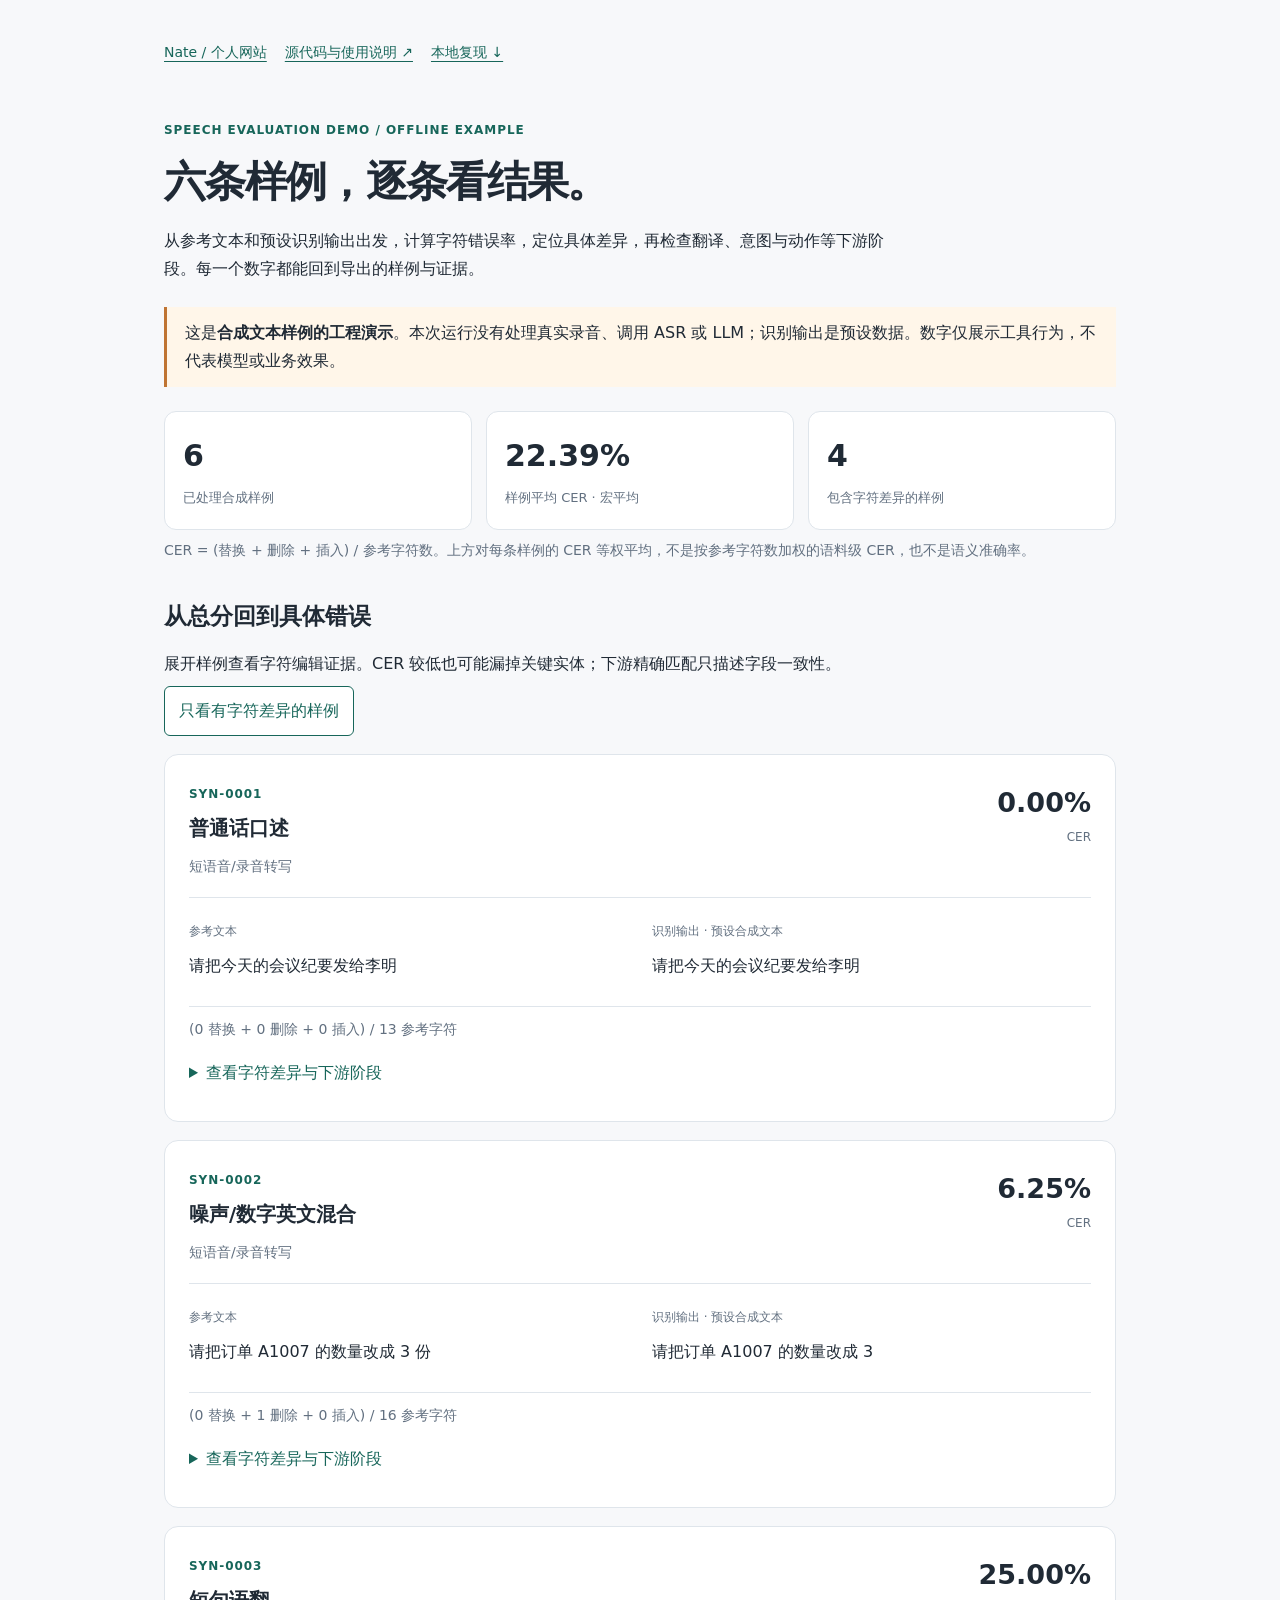
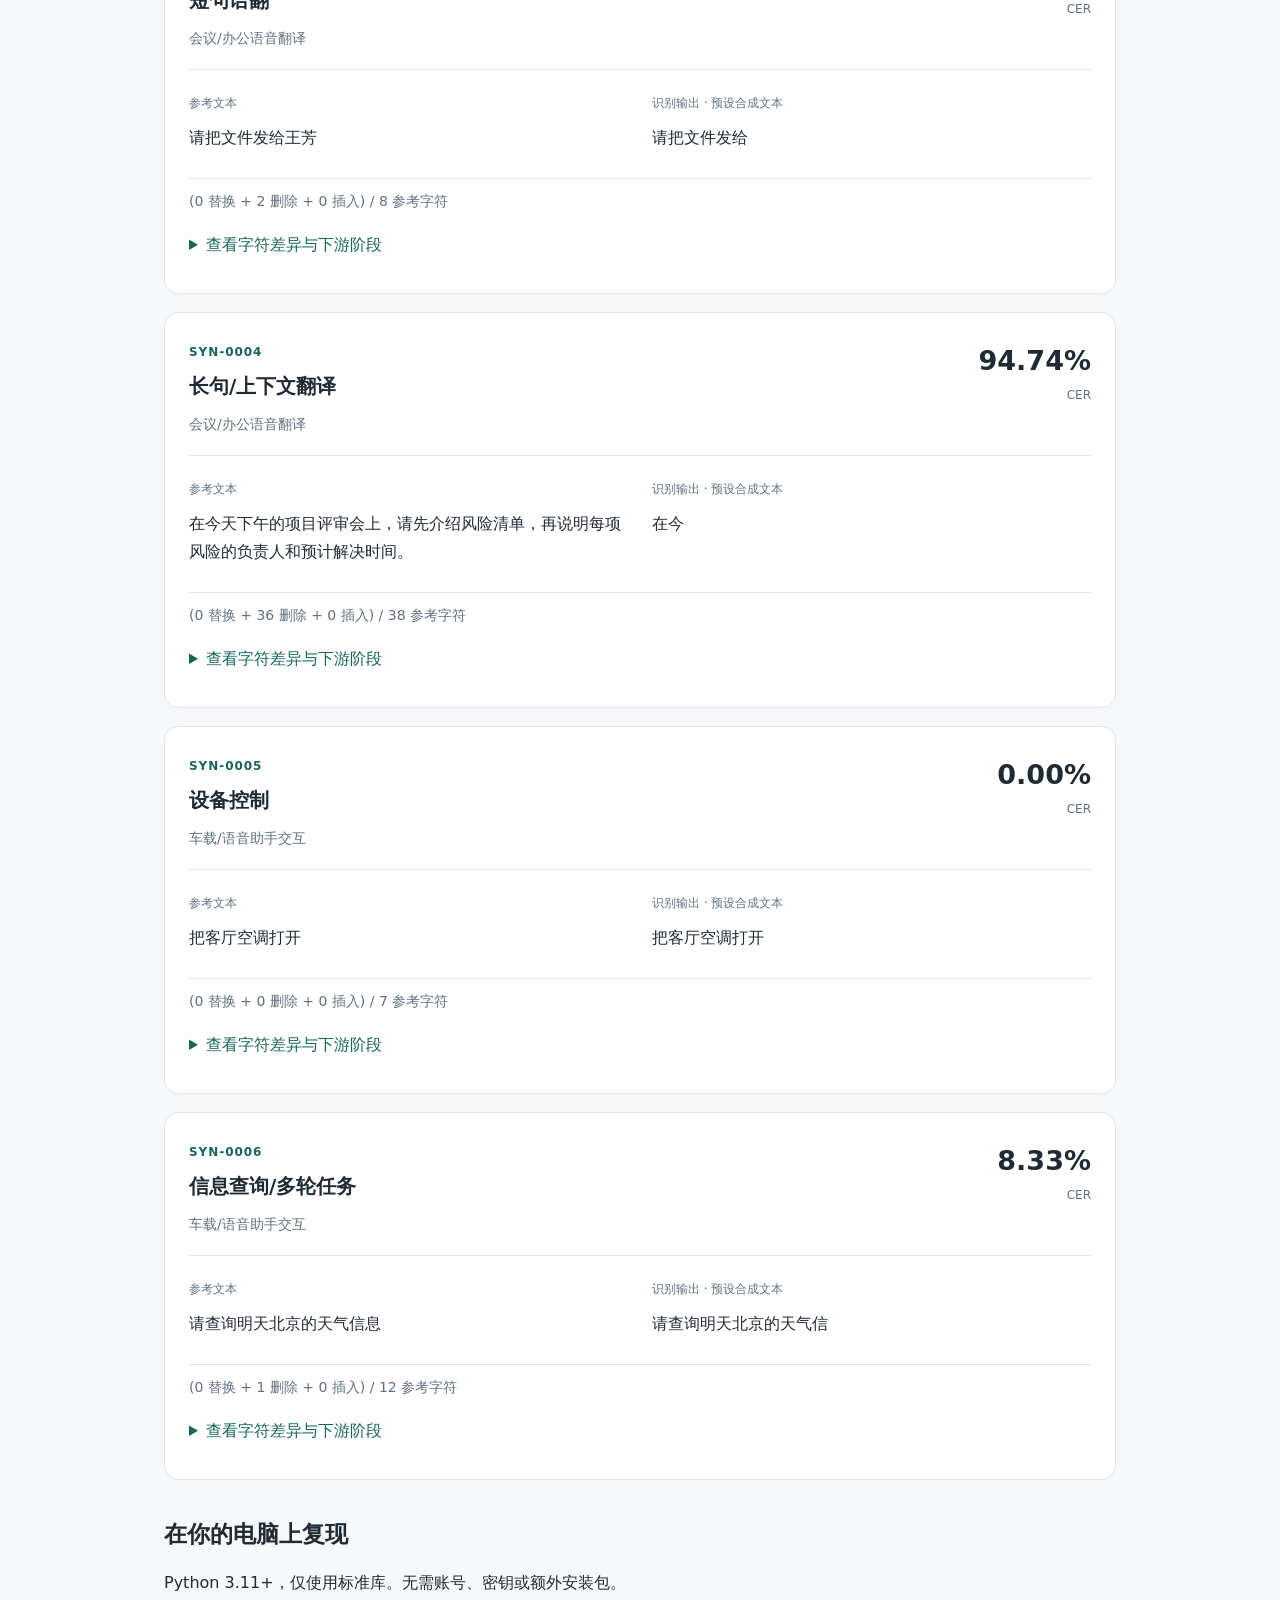
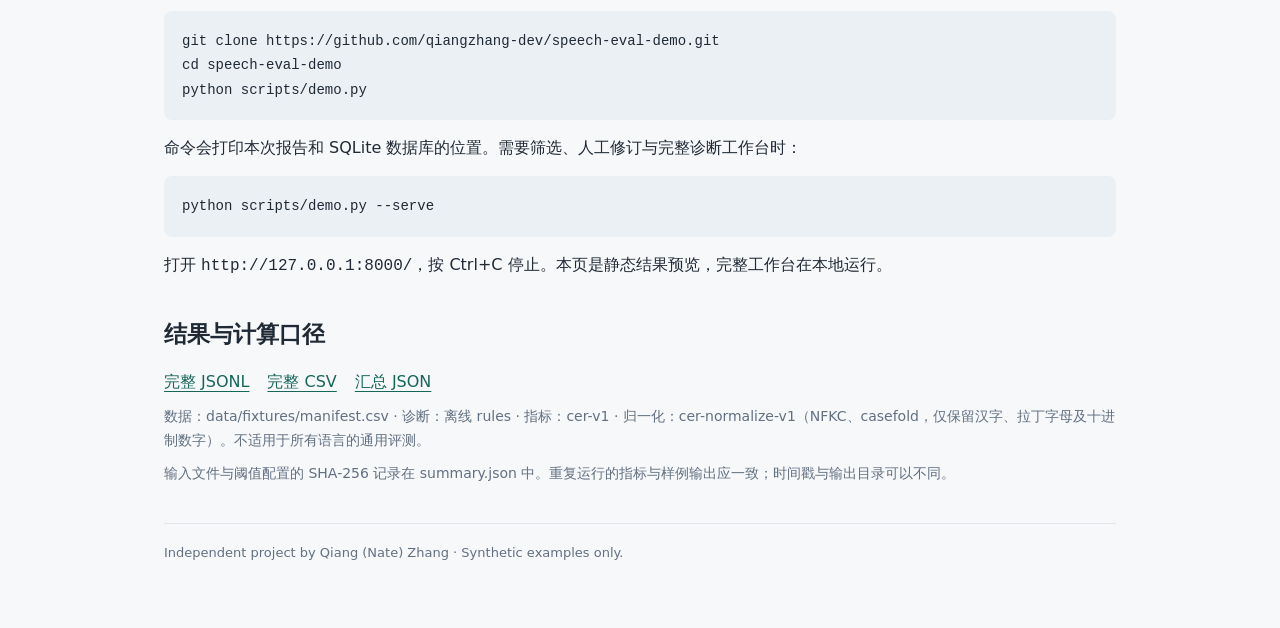
==== docs/demo/index.html @ 4c9b5887 "Add one-command offline demo and reproducible sample report" ====
<!doctype html><html lang="zh-CN"><head><meta charset="utf-8">
<meta name="viewport" content="width=device-width,initial-scale=1">
<meta name="description" content="六条合成语音转写样例的可复现离线评测：CER、字符差异和下游阶段对照。">
<title>Speech Evaluation Demo · 六条样例，逐条看结果</title>
<style>
:root{color-scheme:light;--ink:#202a35;--muted:#627080;--line:#dfe5eb;--accent:#17665a}*{box-sizing:border-box}body{margin:0;background:#f7f8fa;color:var(--ink);font:16px/1.75 system-ui,-apple-system,"Segoe UI",sans-serif}main{max-width:1000px;margin:auto;padding:40px 24px 64px}a{color:var(--accent);text-underline-offset:4px}a:focus-visible,button:focus-visible,summary:focus-visible{outline:3px solid #bf7433;outline-offset:4px}nav{display:flex;flex-wrap:wrap;gap:18px;font-size:14px;margin-bottom:50px}.eyebrow{font-size:12px;letter-spacing:.08em;color:var(--accent);font-weight:700}h1{font-size:clamp(28px,5vw,42px);letter-spacing:-.04em;line-height:1.3;margin:12px 0 18px}h2{font-size:23px;margin:34px 0 14px}h3{font-size:20px;margin:4px 0}h4{margin-bottom:8px}p{margin:8px 0}.intro{max-width:740px}.muted{color:var(--muted);font-size:14px}.notice{border-left:3px solid #bf7433;padding:12px 18px;background:#fff6e9;margin:24px 0}.stats{display:grid;grid-template-columns:repeat(3,1fr);gap:14px}.stat{background:white;border:1px solid var(--line);border-radius:12px;padding:18px}.stat strong{display:block;font-size:30px;font-weight:600}.stat span{font-size:13px;color:var(--muted)}.case{background:white;border:1px solid var(--line);border-radius:14px;padding:24px;margin:18px 0}.case-head{display:flex;justify-content:space-between;gap:20px}.score{font-size:27px;white-space:nowrap;text-align:right}.score small{display:block;font-size:12px;font-weight:400;color:var(--muted)}.comparison{display:grid;grid-template-columns:1fr 1fr;gap:24px;padding:18px 0;margin:10px 0;border-top:1px solid var(--line);border-bottom:1px solid var(--line)}.comparison p{overflow-wrap:anywhere}.label{font-size:12px;color:var(--muted)}.formula{font-size:14px;color:var(--muted)}summary{cursor:pointer;padding:10px 0;color:var(--accent)}.table-wrap{overflow:auto}table{width:100%;border-collapse:collapse;font-size:13px;text-align:left}th,td{padding:9px;border-bottom:1px solid var(--line)}pre{background:#eaf0f3;padding:18px;overflow:auto;border-radius:8px;font-size:14px}.downloads{display:flex;flex-wrap:wrap;gap:18px}button{background:white;color:var(--accent);border:1px solid var(--accent);padding:10px 14px;border-radius:6px;font:inherit;cursor:pointer}footer{border-top:1px solid var(--line);margin-top:38px;padding-top:18px;font-size:13px;color:var(--muted)}li{margin-bottom:8px;overflow-wrap:anywhere}[hidden]{display:none!important}@media(max-width:600px){main{padding:24px 16px 40px}nav{margin-bottom:32px}.stats{gap:8px}.stat{padding:12px 10px}.stat strong{font-size:23px}.case{padding:18px}.comparison{grid-template-columns:1fr;gap:12px}.score{font-size:23px}h3{font-size:18px}}@media print{body{background:white}nav,button{display:none}.case{break-inside:avoid}}
</style></head><body><main>
<nav aria-label="项目导航"><a href="https://qiangzhang-dev.github.io/">Nate / 个人网站</a><a href="https://github.com/qiangzhang-dev/speech-eval-demo">源代码与使用说明 ↗</a><a href="#reproduce">本地复现 ↓</a></nav>
<header><span class="eyebrow">SPEECH EVALUATION DEMO / OFFLINE EXAMPLE</span><h1>六条样例，逐条看结果。</h1>
<p class="intro">从参考文本和预设识别输出出发，计算字符错误率，定位具体差异，再检查翻译、意图与动作等下游阶段。每一个数字都能回到导出的样例与证据。</p></header>
<p class="notice">这是<strong>合成文本样例的工程演示</strong>。本次运行没有处理真实录音、调用 ASR 或 LLM；识别输出是预设数据。数字仅展示工具行为，不代表模型或业务效果。</p>
<div class="stats"><div class="stat"><strong>6</strong><span>已处理合成样例</span></div>
<div class="stat"><strong>22.39%</strong><span>样例平均 CER · 宏平均</span></div>
<div class="stat"><strong>4</strong><span>包含字符差异的样例</span></div></div>
<p class="muted">CER = (替换 + 删除 + 插入) / 参考字符数。上方对每条样例的 CER 等权平均，不是按参考字符数加权的语料级 CER，也不是语义准确率。</p>
<h2>从总分回到具体错误</h2><p>展开样例查看字符编辑证据。CER 较低也可能漏掉关键实体；下游精确匹配只描述字段一致性。</p>
<button id="filter" type="button" aria-pressed="false" hidden>只看有字符差异的样例</button>
<article class="case" data-error="false">
<div class="case-head"><div><span class="eyebrow">SYN-0001</span>
<h3>普通话口述</h3><p class="muted">短语音/录音转写</p></div>
<strong class="score">0.00%<small>CER</small></strong></div>
<div class="comparison"><div><span class="label">参考文本</span><p>请把今天的会议纪要发给李明</p></div>
<div><span class="label">识别输出 · 预设合成文本</span><p>请把今天的会议纪要发给李明</p></div></div>
<p class="formula">(0 替换 + 0 删除 + 0 插入) / 13 参考字符</p>
<details><summary>查看字符差异与下游阶段</summary>
<p class="muted">归一化参考：请把今天的会议纪要发给李明<br>归一化输出：请把今天的会议纪要发给李明</p>
<div class="table-wrap"><table><thead><tr><th>操作</th><th>参考</th><th>输出</th><th>证据 ID</th></tr></thead><tbody><tr><td colspan="4">归一化后没有字符差异。</td></tr></tbody></table></div>
<p>本样例没有适用的下游阶段。</p>
<p class="muted">当前质量结论：证据不足。仓库阈值仍为候选配置，运行完成不等于质量通过。</p>
</details></article>
<article class="case" data-error="true">
<div class="case-head"><div><span class="eyebrow">SYN-0002</span>
<h3>噪声/数字英文混合</h3><p class="muted">短语音/录音转写</p></div>
<strong class="score">6.25%<small>CER</small></strong></div>
<div class="comparison"><div><span class="label">参考文本</span><p>请把订单 A1007 的数量改成 3 份</p></div>
<div><span class="label">识别输出 · 预设合成文本</span><p>请把订单 A1007 的数量改成 3 </p></div></div>
<p class="formula">(0 替换 + 1 删除 + 0 插入) / 16 参考字符</p>
<details><summary>查看字符差异与下游阶段</summary>
<p class="muted">归一化参考：请把订单a1007的数量改成3份<br>归一化输出：请把订单a1007的数量改成3</p>
<div class="table-wrap"><table><thead><tr><th>操作</th><th>参考</th><th>输出</th><th>证据 ID</th></tr></thead><tbody><tr><td>deletion</td><td>份</td><td>-</td><td>E-SYN-0002-001</td></tr></tbody></table></div>
<p>本样例没有适用的下游阶段。</p>
<p class="muted">当前质量结论：证据不足。仓库阈值仍为候选配置，运行完成不等于质量通过。</p>
</details></article>
<article class="case" data-error="true">
<div class="case-head"><div><span class="eyebrow">SYN-0003</span>
<h3>短句语翻</h3><p class="muted">会议/办公语音翻译</p></div>
<strong class="score">25.00%<small>CER</small></strong></div>
<div class="comparison"><div><span class="label">参考文本</span><p>请把文件发给王芳</p></div>
<div><span class="label">识别输出 · 预设合成文本</span><p>请把文件发给</p></div></div>
<p class="formula">(0 替换 + 2 删除 + 0 插入) / 8 参考字符</p>
<details><summary>查看字符差异与下游阶段</summary>
<p class="muted">归一化参考：请把文件发给王芳<br>归一化输出：请把文件发给</p>
<div class="table-wrap"><table><thead><tr><th>操作</th><th>参考</th><th>输出</th><th>证据 ID</th></tr></thead><tbody><tr><td>deletion</td><td>王</td><td>-</td><td>E-SYN-0003-001</td></tr><tr><td>deletion</td><td>芳</td><td>-</td><td>E-SYN-0003-002</td></tr></tbody></table></div>
<h4>下游阶段 · 精确匹配</h4><ul><li>machine_translation：一致<br>参考：&quot;Please send the file to Wang Fang&quot;<br>输出：&quot;Please send the file to Wang Fang&quot;</li></ul>
<p class="muted">当前质量结论：证据不足。仓库阈值仍为候选配置，运行完成不等于质量通过。</p>
</details></article>
<article class="case" data-error="true">
<div class="case-head"><div><span class="eyebrow">SYN-0004</span>
<h3>长句/上下文翻译</h3><p class="muted">会议/办公语音翻译</p></div>
<strong class="score">94.74%<small>CER</small></strong></div>
<div class="comparison"><div><span class="label">参考文本</span><p>在今天下午的项目评审会上，请先介绍风险清单，再说明每项风险的负责人和预计解决时间。</p></div>
<div><span class="label">识别输出 · 预设合成文本</span><p>在今</p></div></div>
<p class="formula">(0 替换 + 36 删除 + 0 插入) / 38 参考字符</p>
<details><summary>查看字符差异与下游阶段</summary>
<p class="muted">归一化参考：在今天下午的项目评审会上请先介绍风险清单再说明每项风险的负责人和预计解决时间<br>归一化输出：在今</p>
<div class="table-wrap"><table><thead><tr><th>操作</th><th>参考</th><th>输出</th><th>证据 ID</th></tr></thead><tbody><tr><td>deletion</td><td>天</td><td>-</td><td>E-SYN-0004-001</td></tr><tr><td>deletion</td><td>下</td><td>-</td><td>E-SYN-0004-002</td></tr><tr><td>deletion</td><td>午</td><td>-</td><td>E-SYN-0004-003</td></tr><tr><td>deletion</td><td>的</td><td>-</td><td>E-SYN-0004-004</td></tr><tr><td>deletion</td><td>项</td><td>-</td><td>E-SYN-0004-005</td></tr><tr><td>deletion</td><td>目</td><td>-</td><td>E-SYN-0004-006</td></tr><tr><td>deletion</td><td>评</td><td>-</td><td>E-SYN-0004-007</td></tr><tr><td>deletion</td><td>审</td><td>-</td><td>E-SYN-0004-008</td></tr><tr><td>deletion</td><td>会</td><td>-</td><td>E-SYN-0004-009</td></tr><tr><td>deletion</td><td>上</td><td>-</td><td>E-SYN-0004-010</td></tr><tr><td>deletion</td><td>请</td><td>-</td><td>E-SYN-0004-011</td></tr><tr><td>deletion</td><td>先</td><td>-</td><td>E-SYN-0004-012</td></tr><tr><td>deletion</td><td>介</td><td>-</td><td>E-SYN-0004-013</td></tr><tr><td>deletion</td><td>绍</td><td>-</td><td>E-SYN-0004-014</td></tr><tr><td>deletion</td><td>风</td><td>-</td><td>E-SYN-0004-015</td></tr><tr><td>deletion</td><td>险</td><td>-</td><td>E-SYN-0004-016</td></tr><tr><td>deletion</td><td>清</td><td>-</td><td>E-SYN-0004-017</td></tr><tr><td>deletion</td><td>单</td><td>-</td><td>E-SYN-0004-018</td></tr><tr><td>deletion</td><td>再</td><td>-</td><td>E-SYN-0004-019</td></tr><tr><td>deletion</td><td>说</td><td>-</td><td>E-SYN-0004-020</td></tr><tr><td>deletion</td><td>明</td><td>-</td><td>E-SYN-0004-021</td></tr><tr><td>deletion</td><td>每</td><td>-</td><td>E-SYN-0004-022</td></tr><tr><td>deletion</td><td>项</td><td>-</td><td>E-SYN-0004-023</td></tr><tr><td>deletion</td><td>风</td><td>-</td><td>E-SYN-0004-024</td></tr><tr><td>deletion</td><td>险</td><td>-</td><td>E-SYN-0004-025</td></tr><tr><td>deletion</td><td>的</td><td>-</td><td>E-SYN-0004-026</td></tr><tr><td>deletion</td><td>负</td><td>-</td><td>E-SYN-0004-027</td></tr><tr><td>deletion</td><td>责</td><td>-</td><td>E-SYN-0004-028</td></tr><tr><td>deletion</td><td>人</td><td>-</td><td>E-SYN-0004-029</td></tr><tr><td>deletion</td><td>和</td><td>-</td><td>E-SYN-0004-030</td></tr><tr><td>deletion</td><td>预</td><td>-</td><td>E-SYN-0004-031</td></tr><tr><td>deletion</td><td>计</td><td>-</td><td>E-SYN-0004-032</td></tr><tr><td>deletion</td><td>解</td><td>-</td><td>E-SYN-0004-033</td></tr><tr><td>deletion</td><td>决</td><td>-</td><td>E-SYN-0004-034</td></tr><tr><td>deletion</td><td>时</td><td>-</td><td>E-SYN-0004-035</td></tr><tr><td>deletion</td><td>间</td><td>-</td><td>E-SYN-0004-036</td></tr></tbody></table></div>
<h4>下游阶段 · 精确匹配</h4><ul><li>machine_translation：一致<br>参考：&quot;At this afternoon&#x27;s project review, first introduce the risk list, then explain the owner and expected resolution time for each risk.&quot;<br>输出：&quot;At this afternoon&#x27;s project review, first introduce the risk list, then explain the owner and expected resolution time for each risk.&quot;</li></ul>
<p class="muted">当前质量结论：证据不足。仓库阈值仍为候选配置，运行完成不等于质量通过。</p>
</details></article>
<article class="case" data-error="false">
<div class="case-head"><div><span class="eyebrow">SYN-0005</span>
<h3>设备控制</h3><p class="muted">车载/语音助手交互</p></div>
<strong class="score">0.00%<small>CER</small></strong></div>
<div class="comparison"><div><span class="label">参考文本</span><p>把客厅空调打开</p></div>
<div><span class="label">识别输出 · 预设合成文本</span><p>把客厅空调打开</p></div></div>
<p class="formula">(0 替换 + 0 删除 + 0 插入) / 7 参考字符</p>
<details><summary>查看字符差异与下游阶段</summary>
<p class="muted">归一化参考：把客厅空调打开<br>归一化输出：把客厅空调打开</p>
<div class="table-wrap"><table><thead><tr><th>操作</th><th>参考</th><th>输出</th><th>证据 ID</th></tr></thead><tbody><tr><td colspan="4">归一化后没有字符差异。</td></tr></tbody></table></div>
<h4>下游阶段 · 精确匹配</h4><ul><li>intent_understanding：一致<br>参考：&quot;设备控制&quot;<br>输出：&quot;设备控制&quot;</li><li>slot_filling：一致<br>参考：{&quot;位置&quot;: &quot;客厅&quot;, &quot;设备&quot;: &quot;空调&quot;}<br>输出：{&quot;位置&quot;: &quot;客厅&quot;, &quot;设备&quot;: &quot;空调&quot;}</li><li>action_execution：一致<br>参考：&quot;turn_on&quot;<br>输出：&quot;turn_on&quot;</li><li>response_generation：一致<br>参考：&quot;已打开客厅空调&quot;<br>输出：&quot;已打开客厅空调&quot;</li></ul>
<p class="muted">当前质量结论：证据不足。仓库阈值仍为候选配置，运行完成不等于质量通过。</p>
</details></article>
<article class="case" data-error="true">
<div class="case-head"><div><span class="eyebrow">SYN-0006</span>
<h3>信息查询/多轮任务</h3><p class="muted">车载/语音助手交互</p></div>
<strong class="score">8.33%<small>CER</small></strong></div>
<div class="comparison"><div><span class="label">参考文本</span><p>请查询明天北京的天气信息</p></div>
<div><span class="label">识别输出 · 预设合成文本</span><p>请查询明天北京的天气信</p></div></div>
<p class="formula">(0 替换 + 1 删除 + 0 插入) / 12 参考字符</p>
<details><summary>查看字符差异与下游阶段</summary>
<p class="muted">归一化参考：请查询明天北京的天气信息<br>归一化输出：请查询明天北京的天气信</p>
<div class="table-wrap"><table><thead><tr><th>操作</th><th>参考</th><th>输出</th><th>证据 ID</th></tr></thead><tbody><tr><td>deletion</td><td>息</td><td>-</td><td>E-SYN-0006-001</td></tr></tbody></table></div>
<h4>下游阶段 · 精确匹配</h4><ul><li>intent_understanding：一致<br>参考：&quot;信息查询&quot;<br>输出：&quot;信息查询&quot;</li><li>slot_filling：一致<br>参考：{&quot;地点&quot;: &quot;北京&quot;, &quot;日期&quot;: &quot;明天&quot;}<br>输出：{&quot;地点&quot;: &quot;北京&quot;, &quot;日期&quot;: &quot;明天&quot;}</li><li>action_execution：一致<br>参考：&quot;query_weather&quot;<br>输出：&quot;query_weather&quot;</li><li>response_generation：一致<br>参考：&quot;北京明天晴转多云，最高温度26度&quot;<br>输出：&quot;北京明天晴转多云，最高温度26度&quot;</li></ul>
<p class="muted">当前质量结论：证据不足。仓库阈值仍为候选配置，运行完成不等于质量通过。</p>
</details></article>
<section id="reproduce"><h2>在你的电脑上复现</h2><p>Python 3.11+，仅使用标准库。无需账号、密钥或额外安装包。</p>
<pre><code>git clone https://github.com/qiangzhang-dev/speech-eval-demo.git
cd speech-eval-demo
python scripts/demo.py</code></pre>
<p>命令会打印本次报告和 SQLite 数据库的位置。需要筛选、人工修订与完整诊断工作台时：</p>
<pre><code>python scripts/demo.py --serve</code></pre>
<p>打开 <code>http://127.0.0.1:8000/</code>，按 Ctrl+C 停止。本页是静态结果预览，完整工作台在本地运行。</p>
<h2>结果与计算口径</h2><div class="downloads"><a href="evaluation-results.jsonl" download>完整 JSONL</a><a href="evaluation-results.csv" download>完整 CSV</a><a href="summary.json" download>汇总 JSON</a></div>
<p class="muted">数据：data/fixtures/manifest.csv · 诊断：离线 rules · 指标：cer-v1 · 归一化：cer-normalize-v1（NFKC、casefold，仅保留汉字、拉丁字母及十进制数字）。不适用于所有语言的通用评测。</p>
<p class="muted">输入文件与阈值配置的 SHA-256 记录在 summary.json 中。重复运行的指标与样例输出应一致；时间戳与输出目录可以不同。</p></section>
<footer>Independent project by Qiang (Nate) Zhang · Synthetic examples only.</footer>
</main><script>
const filter = document.getElementById('filter'); filter.hidden = false;
filter.addEventListener('click', () => { const active = filter.getAttribute('aria-pressed') !== 'true'; filter.setAttribute('aria-pressed', String(active)); filter.textContent = active ? '显示全部样例' : '只看有字符差异的样例'; document.querySelectorAll('.case').forEach(card => { card.hidden = active && card.dataset.error !== 'true'; }); });
</script></body></html>
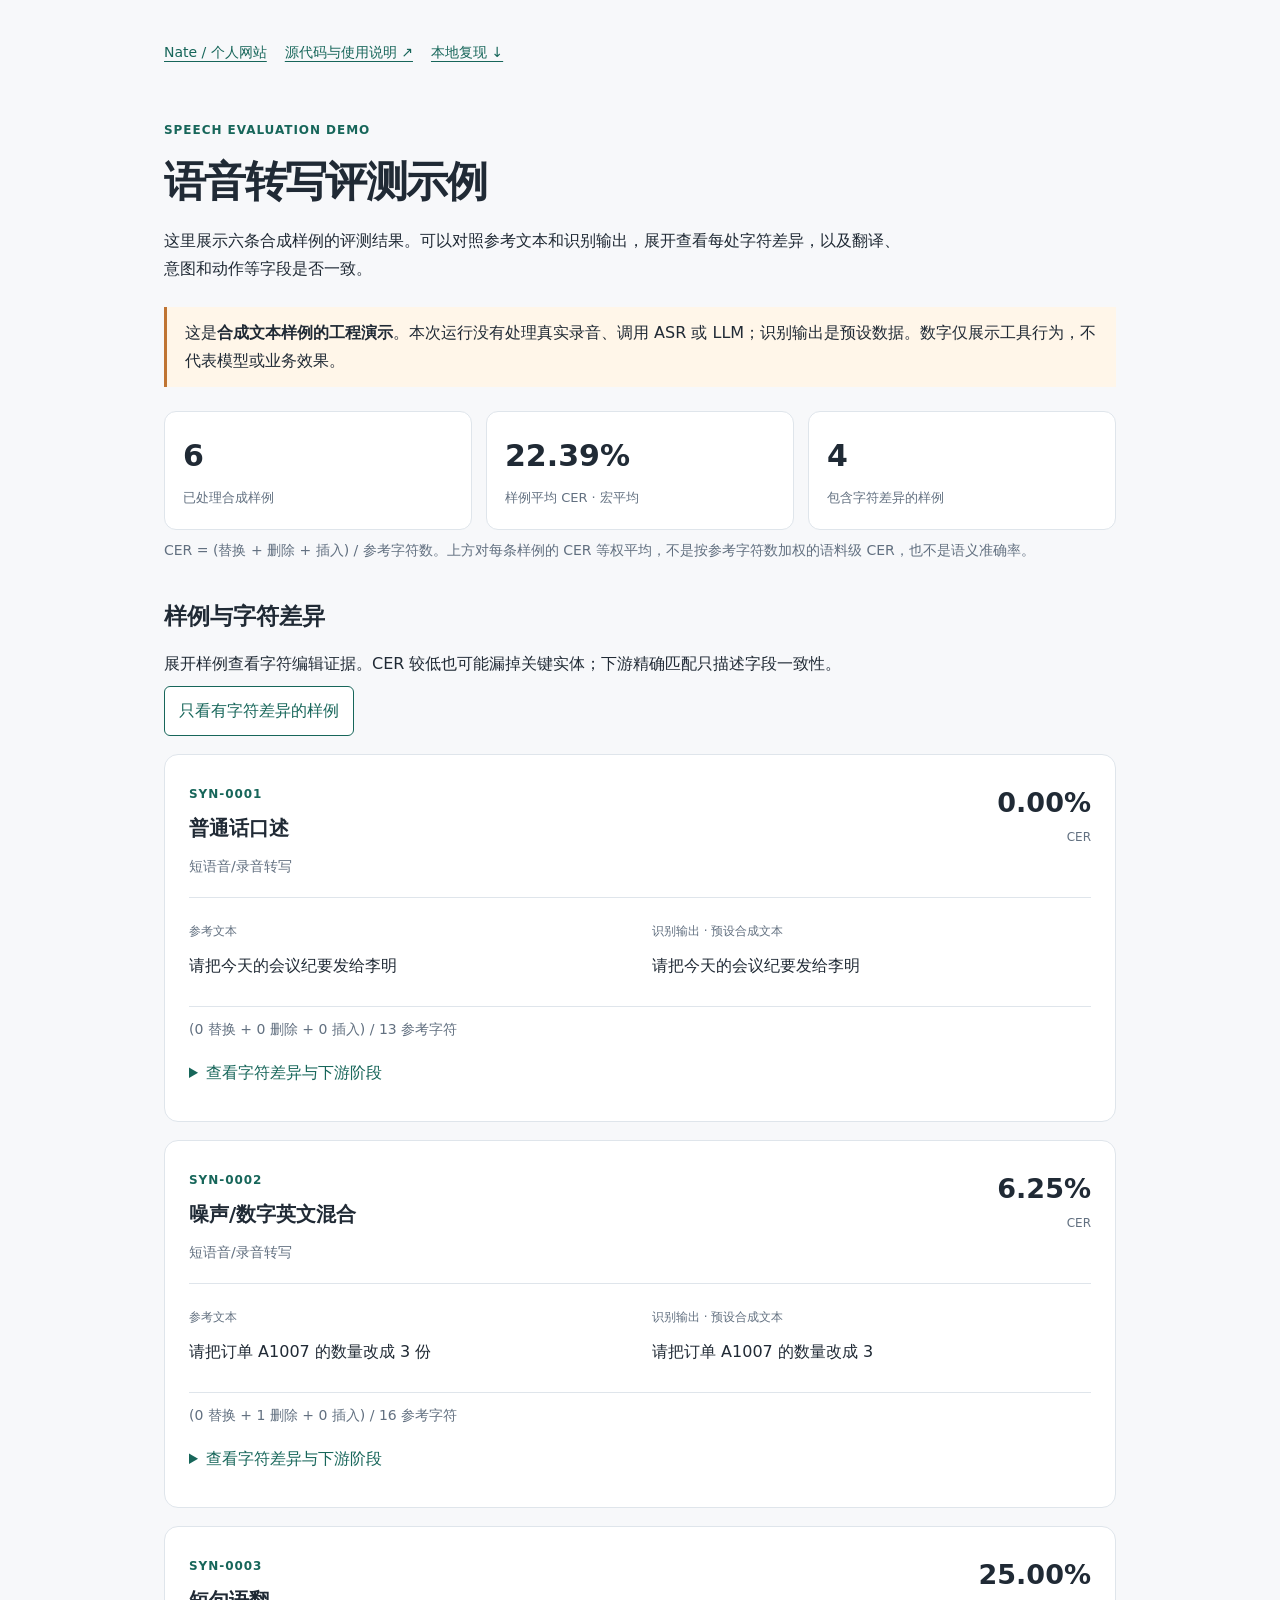
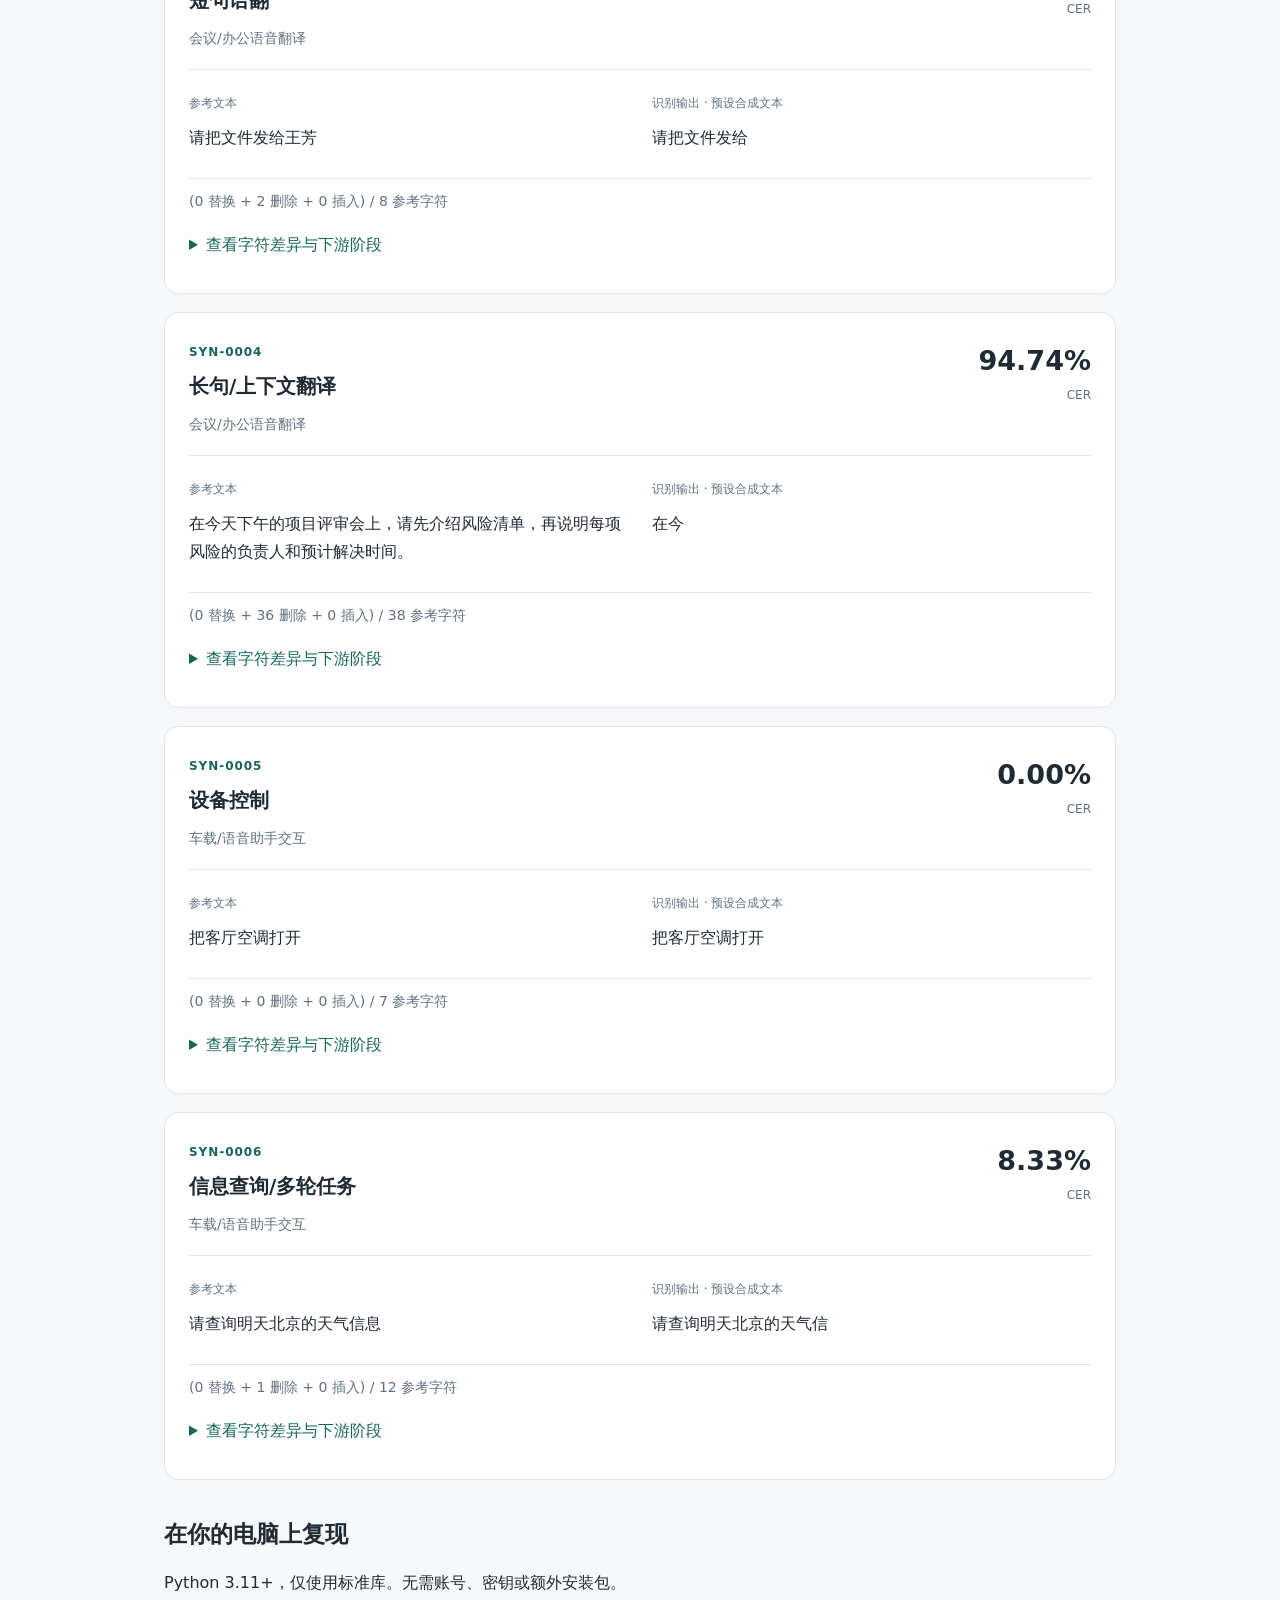
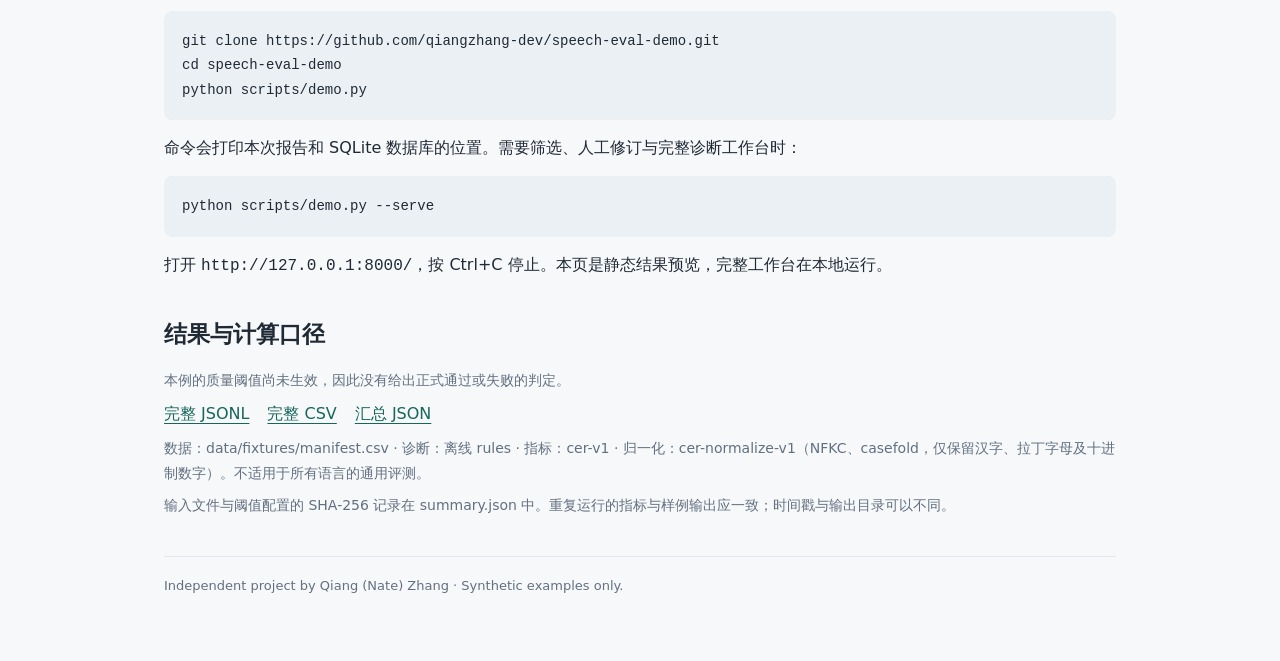
==== commit 034c4ff3: "Simplify demo copy and remove repeated explanatory text" ====
--- a/docs/demo/index.html
+++ b/docs/demo/index.html
@@ -1,19 +1,19 @@
 <!doctype html><html lang="zh-CN"><head><meta charset="utf-8">
 <meta name="viewport" content="width=device-width,initial-scale=1">
 <meta name="description" content="六条合成语音转写样例的可复现离线评测：CER、字符差异和下游阶段对照。">
-<title>Speech Evaluation Demo · 六条样例，逐条看结果</title>
+<title>Speech Evaluation Demo · 语音转写评测示例</title>
 <style>
 :root{color-scheme:light;--ink:#202a35;--muted:#627080;--line:#dfe5eb;--accent:#17665a}*{box-sizing:border-box}body{margin:0;background:#f7f8fa;color:var(--ink);font:16px/1.75 system-ui,-apple-system,"Segoe UI",sans-serif}main{max-width:1000px;margin:auto;padding:40px 24px 64px}a{color:var(--accent);text-underline-offset:4px}a:focus-visible,button:focus-visible,summary:focus-visible{outline:3px solid #bf7433;outline-offset:4px}nav{display:flex;flex-wrap:wrap;gap:18px;font-size:14px;margin-bottom:50px}.eyebrow{font-size:12px;letter-spacing:.08em;color:var(--accent);font-weight:700}h1{font-size:clamp(28px,5vw,42px);letter-spacing:-.04em;line-height:1.3;margin:12px 0 18px}h2{font-size:23px;margin:34px 0 14px}h3{font-size:20px;margin:4px 0}h4{margin-bottom:8px}p{margin:8px 0}.intro{max-width:740px}.muted{color:var(--muted);font-size:14px}.notice{border-left:3px solid #bf7433;padding:12px 18px;background:#fff6e9;margin:24px 0}.stats{display:grid;grid-template-columns:repeat(3,1fr);gap:14px}.stat{background:white;border:1px solid var(--line);border-radius:12px;padding:18px}.stat strong{display:block;font-size:30px;font-weight:600}.stat span{font-size:13px;color:var(--muted)}.case{background:white;border:1px solid var(--line);border-radius:14px;padding:24px;margin:18px 0}.case-head{display:flex;justify-content:space-between;gap:20px}.score{font-size:27px;white-space:nowrap;text-align:right}.score small{display:block;font-size:12px;font-weight:400;color:var(--muted)}.comparison{display:grid;grid-template-columns:1fr 1fr;gap:24px;padding:18px 0;margin:10px 0;border-top:1px solid var(--line);border-bottom:1px solid var(--line)}.comparison p{overflow-wrap:anywhere}.label{font-size:12px;color:var(--muted)}.formula{font-size:14px;color:var(--muted)}summary{cursor:pointer;padding:10px 0;color:var(--accent)}.table-wrap{overflow:auto}table{width:100%;border-collapse:collapse;font-size:13px;text-align:left}th,td{padding:9px;border-bottom:1px solid var(--line)}pre{background:#eaf0f3;padding:18px;overflow:auto;border-radius:8px;font-size:14px}.downloads{display:flex;flex-wrap:wrap;gap:18px}button{background:white;color:var(--accent);border:1px solid var(--accent);padding:10px 14px;border-radius:6px;font:inherit;cursor:pointer}footer{border-top:1px solid var(--line);margin-top:38px;padding-top:18px;font-size:13px;color:var(--muted)}li{margin-bottom:8px;overflow-wrap:anywhere}[hidden]{display:none!important}@media(max-width:600px){main{padding:24px 16px 40px}nav{margin-bottom:32px}.stats{gap:8px}.stat{padding:12px 10px}.stat strong{font-size:23px}.case{padding:18px}.comparison{grid-template-columns:1fr;gap:12px}.score{font-size:23px}h3{font-size:18px}}@media print{body{background:white}nav,button{display:none}.case{break-inside:avoid}}
 </style></head><body><main>
 <nav aria-label="项目导航"><a href="https://qiangzhang-dev.github.io/">Nate / 个人网站</a><a href="https://github.com/qiangzhang-dev/speech-eval-demo">源代码与使用说明 ↗</a><a href="#reproduce">本地复现 ↓</a></nav>
-<header><span class="eyebrow">SPEECH EVALUATION DEMO / OFFLINE EXAMPLE</span><h1>六条样例，逐条看结果。</h1>
-<p class="intro">从参考文本和预设识别输出出发，计算字符错误率，定位具体差异，再检查翻译、意图与动作等下游阶段。每一个数字都能回到导出的样例与证据。</p></header>
+<header><span class="eyebrow">SPEECH EVALUATION DEMO</span><h1>语音转写评测示例</h1>
+<p class="intro">这里展示六条合成样例的评测结果。可以对照参考文本和识别输出，展开查看每处字符差异，以及翻译、意图和动作等字段是否一致。</p></header>
 <p class="notice">这是<strong>合成文本样例的工程演示</strong>。本次运行没有处理真实录音、调用 ASR 或 LLM；识别输出是预设数据。数字仅展示工具行为，不代表模型或业务效果。</p>
 <div class="stats"><div class="stat"><strong>6</strong><span>已处理合成样例</span></div>
 <div class="stat"><strong>22.39%</strong><span>样例平均 CER · 宏平均</span></div>
 <div class="stat"><strong>4</strong><span>包含字符差异的样例</span></div></div>
 <p class="muted">CER = (替换 + 删除 + 插入) / 参考字符数。上方对每条样例的 CER 等权平均，不是按参考字符数加权的语料级 CER，也不是语义准确率。</p>
-<h2>从总分回到具体错误</h2><p>展开样例查看字符编辑证据。CER 较低也可能漏掉关键实体；下游精确匹配只描述字段一致性。</p>
+<h2>样例与字符差异</h2><p>展开样例查看字符编辑证据。CER 较低也可能漏掉关键实体；下游精确匹配只描述字段一致性。</p>
 <button id="filter" type="button" aria-pressed="false" hidden>只看有字符差异的样例</button>
 <article class="case" data-error="false">
 <div class="case-head"><div><span class="eyebrow">SYN-0001</span>
@@ -26,7 +26,6 @@
 <p class="muted">归一化参考：请把今天的会议纪要发给李明<br>归一化输出：请把今天的会议纪要发给李明</p>
 <div class="table-wrap"><table><thead><tr><th>操作</th><th>参考</th><th>输出</th><th>证据 ID</th></tr></thead><tbody><tr><td colspan="4">归一化后没有字符差异。</td></tr></tbody></table></div>
 <p>本样例没有适用的下游阶段。</p>
-<p class="muted">当前质量结论：证据不足。仓库阈值仍为候选配置，运行完成不等于质量通过。</p>
 </details></article>
 <article class="case" data-error="true">
 <div class="case-head"><div><span class="eyebrow">SYN-0002</span>
@@ -39,7 +38,6 @@
 <p class="muted">归一化参考：请把订单a1007的数量改成3份<br>归一化输出：请把订单a1007的数量改成3</p>
 <div class="table-wrap"><table><thead><tr><th>操作</th><th>参考</th><th>输出</th><th>证据 ID</th></tr></thead><tbody><tr><td>deletion</td><td>份</td><td>-</td><td>E-SYN-0002-001</td></tr></tbody></table></div>
 <p>本样例没有适用的下游阶段。</p>
-<p class="muted">当前质量结论：证据不足。仓库阈值仍为候选配置，运行完成不等于质量通过。</p>
 </details></article>
 <article class="case" data-error="true">
 <div class="case-head"><div><span class="eyebrow">SYN-0003</span>
@@ -52,7 +50,6 @@
 <p class="muted">归一化参考：请把文件发给王芳<br>归一化输出：请把文件发给</p>
 <div class="table-wrap"><table><thead><tr><th>操作</th><th>参考</th><th>输出</th><th>证据 ID</th></tr></thead><tbody><tr><td>deletion</td><td>王</td><td>-</td><td>E-SYN-0003-001</td></tr><tr><td>deletion</td><td>芳</td><td>-</td><td>E-SYN-0003-002</td></tr></tbody></table></div>
 <h4>下游阶段 · 精确匹配</h4><ul><li>machine_translation：一致<br>参考：&quot;Please send the file to Wang Fang&quot;<br>输出：&quot;Please send the file to Wang Fang&quot;</li></ul>
-<p class="muted">当前质量结论：证据不足。仓库阈值仍为候选配置，运行完成不等于质量通过。</p>
 </details></article>
 <article class="case" data-error="true">
 <div class="case-head"><div><span class="eyebrow">SYN-0004</span>
@@ -65,7 +62,6 @@
 <p class="muted">归一化参考：在今天下午的项目评审会上请先介绍风险清单再说明每项风险的负责人和预计解决时间<br>归一化输出：在今</p>
 <div class="table-wrap"><table><thead><tr><th>操作</th><th>参考</th><th>输出</th><th>证据 ID</th></tr></thead><tbody><tr><td>deletion</td><td>天</td><td>-</td><td>E-SYN-0004-001</td></tr><tr><td>deletion</td><td>下</td><td>-</td><td>E-SYN-0004-002</td></tr><tr><td>deletion</td><td>午</td><td>-</td><td>E-SYN-0004-003</td></tr><tr><td>deletion</td><td>的</td><td>-</td><td>E-SYN-0004-004</td></tr><tr><td>deletion</td><td>项</td><td>-</td><td>E-SYN-0004-005</td></tr><tr><td>deletion</td><td>目</td><td>-</td><td>E-SYN-0004-006</td></tr><tr><td>deletion</td><td>评</td><td>-</td><td>E-SYN-0004-007</td></tr><tr><td>deletion</td><td>审</td><td>-</td><td>E-SYN-0004-008</td></tr><tr><td>deletion</td><td>会</td><td>-</td><td>E-SYN-0004-009</td></tr><tr><td>deletion</td><td>上</td><td>-</td><td>E-SYN-0004-010</td></tr><tr><td>deletion</td><td>请</td><td>-</td><td>E-SYN-0004-011</td></tr><tr><td>deletion</td><td>先</td><td>-</td><td>E-SYN-0004-012</td></tr><tr><td>deletion</td><td>介</td><td>-</td><td>E-SYN-0004-013</td></tr><tr><td>deletion</td><td>绍</td><td>-</td><td>E-SYN-0004-014</td></tr><tr><td>deletion</td><td>风</td><td>-</td><td>E-SYN-0004-015</td></tr><tr><td>deletion</td><td>险</td><td>-</td><td>E-SYN-0004-016</td></tr><tr><td>deletion</td><td>清</td><td>-</td><td>E-SYN-0004-017</td></tr><tr><td>deletion</td><td>单</td><td>-</td><td>E-SYN-0004-018</td></tr><tr><td>deletion</td><td>再</td><td>-</td><td>E-SYN-0004-019</td></tr><tr><td>deletion</td><td>说</td><td>-</td><td>E-SYN-0004-020</td></tr><tr><td>deletion</td><td>明</td><td>-</td><td>E-SYN-0004-021</td></tr><tr><td>deletion</td><td>每</td><td>-</td><td>E-SYN-0004-022</td></tr><tr><td>deletion</td><td>项</td><td>-</td><td>E-SYN-0004-023</td></tr><tr><td>deletion</td><td>风</td><td>-</td><td>E-SYN-0004-024</td></tr><tr><td>deletion</td><td>险</td><td>-</td><td>E-SYN-0004-025</td></tr><tr><td>deletion</td><td>的</td><td>-</td><td>E-SYN-0004-026</td></tr><tr><td>deletion</td><td>负</td><td>-</td><td>E-SYN-0004-027</td></tr><tr><td>deletion</td><td>责</td><td>-</td><td>E-SYN-0004-028</td></tr><tr><td>deletion</td><td>人</td><td>-</td><td>E-SYN-0004-029</td></tr><tr><td>deletion</td><td>和</td><td>-</td><td>E-SYN-0004-030</td></tr><tr><td>deletion</td><td>预</td><td>-</td><td>E-SYN-0004-031</td></tr><tr><td>deletion</td><td>计</td><td>-</td><td>E-SYN-0004-032</td></tr><tr><td>deletion</td><td>解</td><td>-</td><td>E-SYN-0004-033</td></tr><tr><td>deletion</td><td>决</td><td>-</td><td>E-SYN-0004-034</td></tr><tr><td>deletion</td><td>时</td><td>-</td><td>E-SYN-0004-035</td></tr><tr><td>deletion</td><td>间</td><td>-</td><td>E-SYN-0004-036</td></tr></tbody></table></div>
 <h4>下游阶段 · 精确匹配</h4><ul><li>machine_translation：一致<br>参考：&quot;At this afternoon&#x27;s project review, first introduce the risk list, then explain the owner and expected resolution time for each risk.&quot;<br>输出：&quot;At this afternoon&#x27;s project review, first introduce the risk list, then explain the owner and expected resolution time for each risk.&quot;</li></ul>
-<p class="muted">当前质量结论：证据不足。仓库阈值仍为候选配置，运行完成不等于质量通过。</p>
 </details></article>
 <article class="case" data-error="false">
 <div class="case-head"><div><span class="eyebrow">SYN-0005</span>
@@ -78,7 +74,6 @@
 <p class="muted">归一化参考：把客厅空调打开<br>归一化输出：把客厅空调打开</p>
 <div class="table-wrap"><table><thead><tr><th>操作</th><th>参考</th><th>输出</th><th>证据 ID</th></tr></thead><tbody><tr><td colspan="4">归一化后没有字符差异。</td></tr></tbody></table></div>
 <h4>下游阶段 · 精确匹配</h4><ul><li>intent_understanding：一致<br>参考：&quot;设备控制&quot;<br>输出：&quot;设备控制&quot;</li><li>slot_filling：一致<br>参考：{&quot;位置&quot;: &quot;客厅&quot;, &quot;设备&quot;: &quot;空调&quot;}<br>输出：{&quot;位置&quot;: &quot;客厅&quot;, &quot;设备&quot;: &quot;空调&quot;}</li><li>action_execution：一致<br>参考：&quot;turn_on&quot;<br>输出：&quot;turn_on&quot;</li><li>response_generation：一致<br>参考：&quot;已打开客厅空调&quot;<br>输出：&quot;已打开客厅空调&quot;</li></ul>
-<p class="muted">当前质量结论：证据不足。仓库阈值仍为候选配置，运行完成不等于质量通过。</p>
 </details></article>
 <article class="case" data-error="true">
 <div class="case-head"><div><span class="eyebrow">SYN-0006</span>
@@ -91,7 +86,6 @@
 <p class="muted">归一化参考：请查询明天北京的天气信息<br>归一化输出：请查询明天北京的天气信</p>
 <div class="table-wrap"><table><thead><tr><th>操作</th><th>参考</th><th>输出</th><th>证据 ID</th></tr></thead><tbody><tr><td>deletion</td><td>息</td><td>-</td><td>E-SYN-0006-001</td></tr></tbody></table></div>
 <h4>下游阶段 · 精确匹配</h4><ul><li>intent_understanding：一致<br>参考：&quot;信息查询&quot;<br>输出：&quot;信息查询&quot;</li><li>slot_filling：一致<br>参考：{&quot;地点&quot;: &quot;北京&quot;, &quot;日期&quot;: &quot;明天&quot;}<br>输出：{&quot;地点&quot;: &quot;北京&quot;, &quot;日期&quot;: &quot;明天&quot;}</li><li>action_execution：一致<br>参考：&quot;query_weather&quot;<br>输出：&quot;query_weather&quot;</li><li>response_generation：一致<br>参考：&quot;北京明天晴转多云，最高温度26度&quot;<br>输出：&quot;北京明天晴转多云，最高温度26度&quot;</li></ul>
-<p class="muted">当前质量结论：证据不足。仓库阈值仍为候选配置，运行完成不等于质量通过。</p>
 </details></article>
 <section id="reproduce"><h2>在你的电脑上复现</h2><p>Python 3.11+，仅使用标准库。无需账号、密钥或额外安装包。</p>
 <pre><code>git clone https://github.com/qiangzhang-dev/speech-eval-demo.git
@@ -100,7 +94,7 @@
 <p>命令会打印本次报告和 SQLite 数据库的位置。需要筛选、人工修订与完整诊断工作台时：</p>
 <pre><code>python scripts/demo.py --serve</code></pre>
 <p>打开 <code>http://127.0.0.1:8000/</code>，按 Ctrl+C 停止。本页是静态结果预览，完整工作台在本地运行。</p>
-<h2>结果与计算口径</h2><div class="downloads"><a href="evaluation-results.jsonl" download>完整 JSONL</a><a href="evaluation-results.csv" download>完整 CSV</a><a href="summary.json" download>汇总 JSON</a></div>
+<h2>结果与计算口径</h2><p class="muted">本例的质量阈值尚未生效，因此没有给出正式通过或失败的判定。</p><div class="downloads"><a href="evaluation-results.jsonl" download>完整 JSONL</a><a href="evaluation-results.csv" download>完整 CSV</a><a href="summary.json" download>汇总 JSON</a></div>
 <p class="muted">数据：data/fixtures/manifest.csv · 诊断：离线 rules · 指标：cer-v1 · 归一化：cer-normalize-v1（NFKC、casefold，仅保留汉字、拉丁字母及十进制数字）。不适用于所有语言的通用评测。</p>
 <p class="muted">输入文件与阈值配置的 SHA-256 记录在 summary.json 中。重复运行的指标与样例输出应一致；时间戳与输出目录可以不同。</p></section>
 <footer>Independent project by Qiang (Nate) Zhang · Synthetic examples only.</footer>
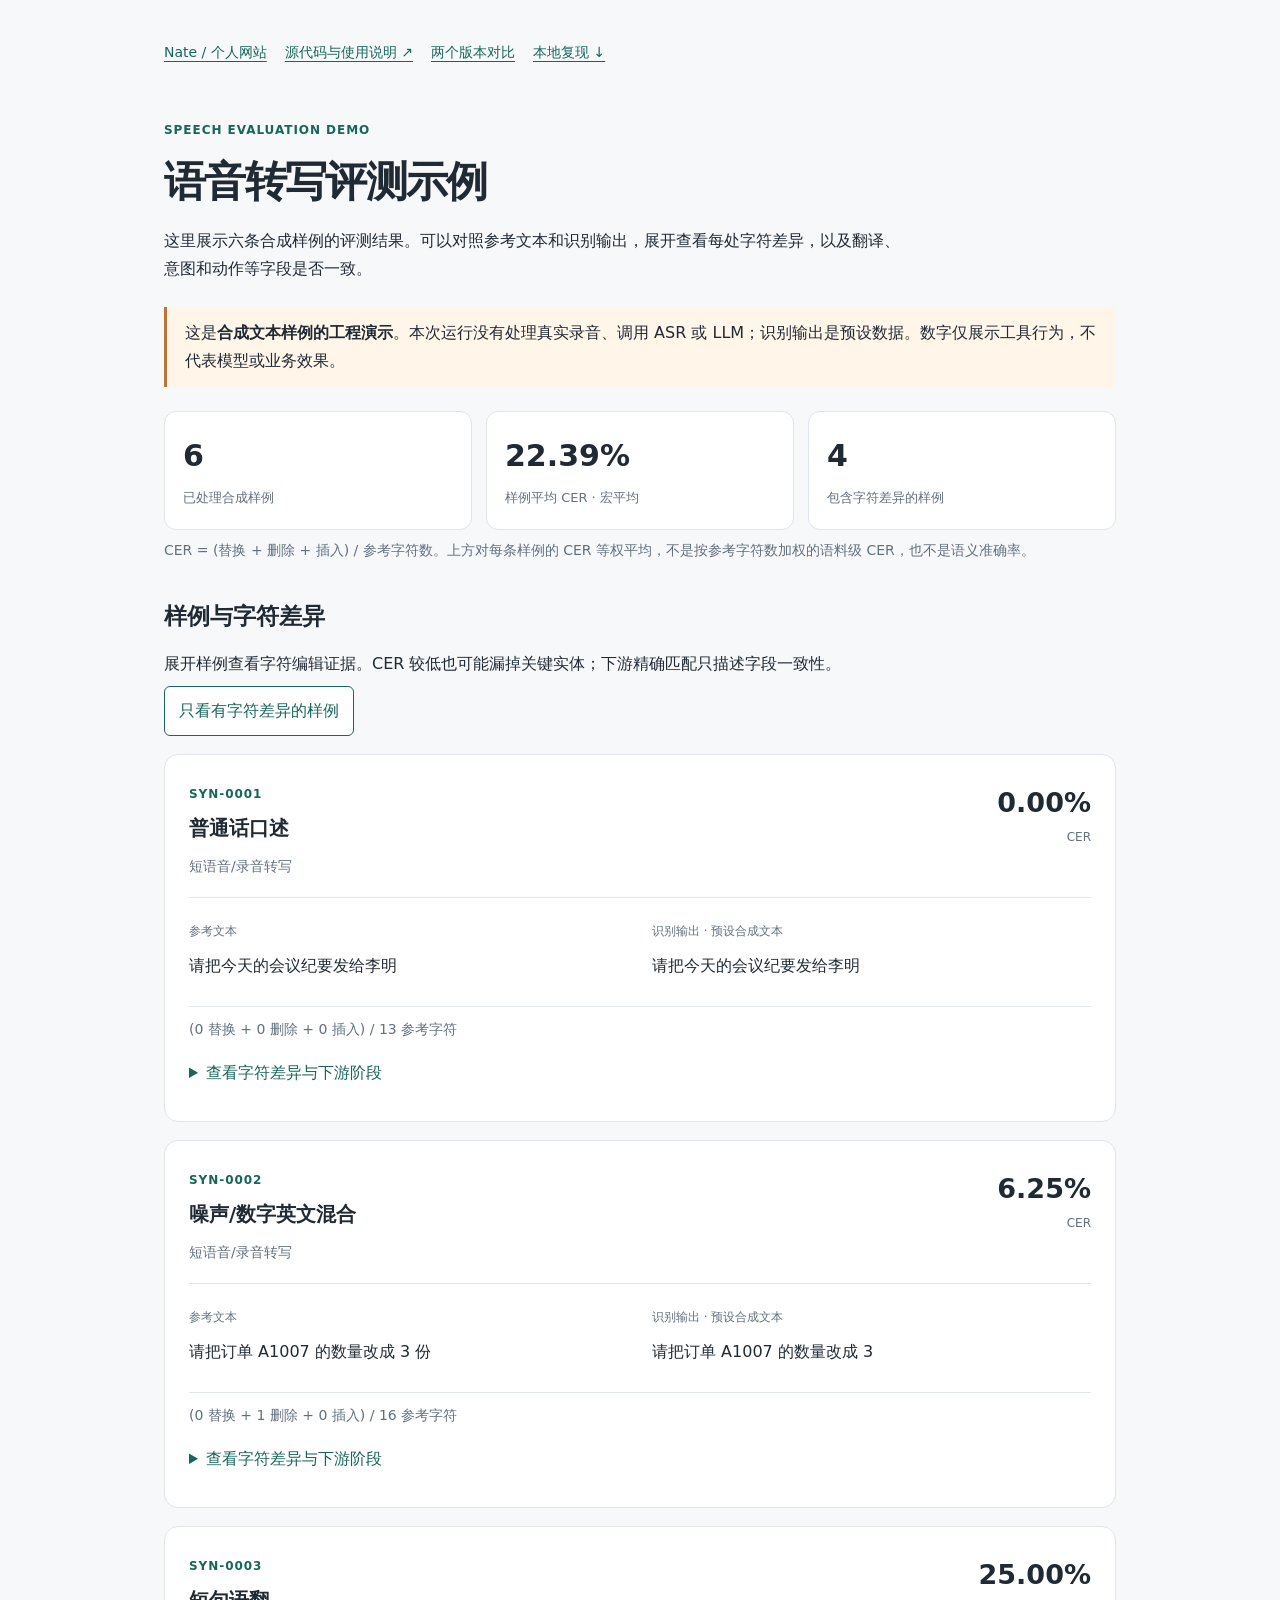
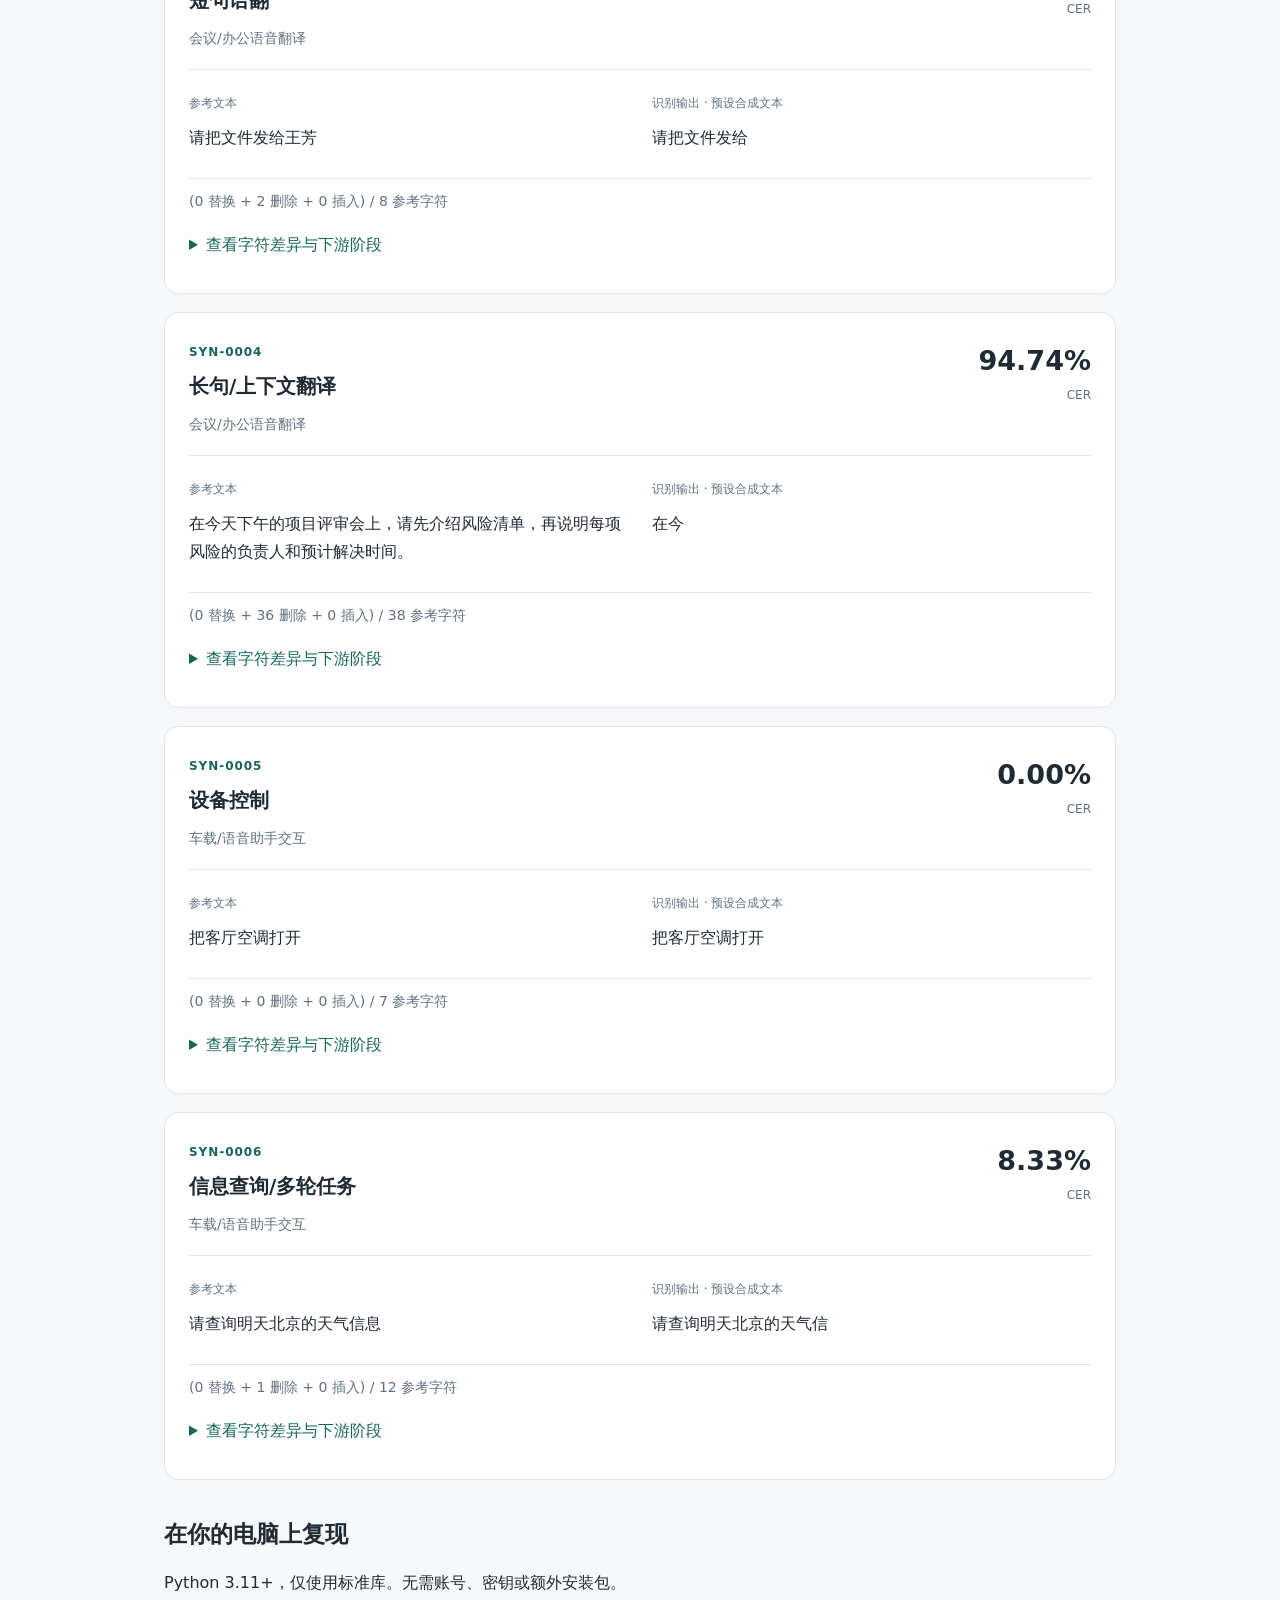
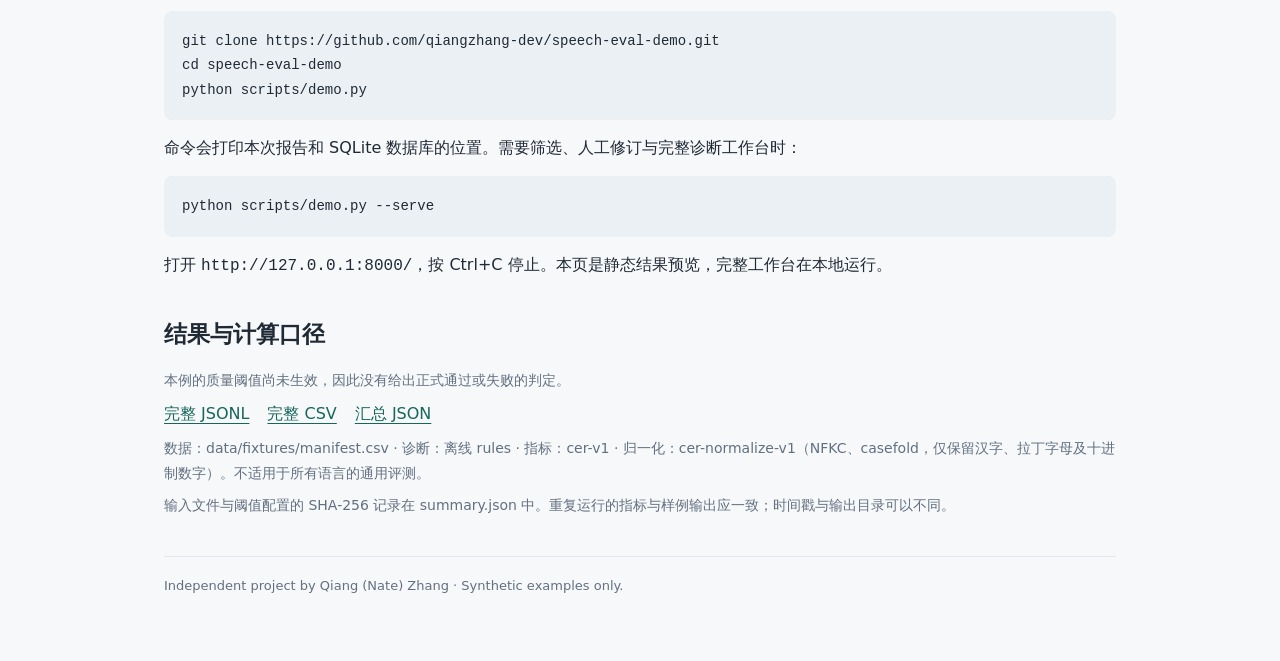
==== commit ec268502: "Add offline paired transcript comparison with CSV import and regression reports" ====
--- a/docs/demo/index.html
+++ b/docs/demo/index.html
@@ -5,7 +5,7 @@
 <style>
 :root{color-scheme:light;--ink:#202a35;--muted:#627080;--line:#dfe5eb;--accent:#17665a}*{box-sizing:border-box}body{margin:0;background:#f7f8fa;color:var(--ink);font:16px/1.75 system-ui,-apple-system,"Segoe UI",sans-serif}main{max-width:1000px;margin:auto;padding:40px 24px 64px}a{color:var(--accent);text-underline-offset:4px}a:focus-visible,button:focus-visible,summary:focus-visible{outline:3px solid #bf7433;outline-offset:4px}nav{display:flex;flex-wrap:wrap;gap:18px;font-size:14px;margin-bottom:50px}.eyebrow{font-size:12px;letter-spacing:.08em;color:var(--accent);font-weight:700}h1{font-size:clamp(28px,5vw,42px);letter-spacing:-.04em;line-height:1.3;margin:12px 0 18px}h2{font-size:23px;margin:34px 0 14px}h3{font-size:20px;margin:4px 0}h4{margin-bottom:8px}p{margin:8px 0}.intro{max-width:740px}.muted{color:var(--muted);font-size:14px}.notice{border-left:3px solid #bf7433;padding:12px 18px;background:#fff6e9;margin:24px 0}.stats{display:grid;grid-template-columns:repeat(3,1fr);gap:14px}.stat{background:white;border:1px solid var(--line);border-radius:12px;padding:18px}.stat strong{display:block;font-size:30px;font-weight:600}.stat span{font-size:13px;color:var(--muted)}.case{background:white;border:1px solid var(--line);border-radius:14px;padding:24px;margin:18px 0}.case-head{display:flex;justify-content:space-between;gap:20px}.score{font-size:27px;white-space:nowrap;text-align:right}.score small{display:block;font-size:12px;font-weight:400;color:var(--muted)}.comparison{display:grid;grid-template-columns:1fr 1fr;gap:24px;padding:18px 0;margin:10px 0;border-top:1px solid var(--line);border-bottom:1px solid var(--line)}.comparison p{overflow-wrap:anywhere}.label{font-size:12px;color:var(--muted)}.formula{font-size:14px;color:var(--muted)}summary{cursor:pointer;padding:10px 0;color:var(--accent)}.table-wrap{overflow:auto}table{width:100%;border-collapse:collapse;font-size:13px;text-align:left}th,td{padding:9px;border-bottom:1px solid var(--line)}pre{background:#eaf0f3;padding:18px;overflow:auto;border-radius:8px;font-size:14px}.downloads{display:flex;flex-wrap:wrap;gap:18px}button{background:white;color:var(--accent);border:1px solid var(--accent);padding:10px 14px;border-radius:6px;font:inherit;cursor:pointer}footer{border-top:1px solid var(--line);margin-top:38px;padding-top:18px;font-size:13px;color:var(--muted)}li{margin-bottom:8px;overflow-wrap:anywhere}[hidden]{display:none!important}@media(max-width:600px){main{padding:24px 16px 40px}nav{margin-bottom:32px}.stats{gap:8px}.stat{padding:12px 10px}.stat strong{font-size:23px}.case{padding:18px}.comparison{grid-template-columns:1fr;gap:12px}.score{font-size:23px}h3{font-size:18px}}@media print{body{background:white}nav,button{display:none}.case{break-inside:avoid}}
 </style></head><body><main>
-<nav aria-label="项目导航"><a href="https://qiangzhang-dev.github.io/">Nate / 个人网站</a><a href="https://github.com/qiangzhang-dev/speech-eval-demo">源代码与使用说明 ↗</a><a href="#reproduce">本地复现 ↓</a></nav>
+<nav aria-label="项目导航"><a href="https://qiangzhang-dev.github.io/">Nate / 个人网站</a><a href="https://github.com/qiangzhang-dev/speech-eval-demo">源代码与使用说明 ↗</a><a href="https://qiangzhang-dev.github.io/speech-eval/compare/">两个版本对比</a><a href="#reproduce">本地复现 ↓</a></nav>
 <header><span class="eyebrow">SPEECH EVALUATION DEMO</span><h1>语音转写评测示例</h1>
 <p class="intro">这里展示六条合成样例的评测结果。可以对照参考文本和识别输出，展开查看每处字符差异，以及翻译、意图和动作等字段是否一致。</p></header>
 <p class="notice">这是<strong>合成文本样例的工程演示</strong>。本次运行没有处理真实录音、调用 ASR 或 LLM；识别输出是预设数据。数字仅展示工具行为，不代表模型或业务效果。</p>
